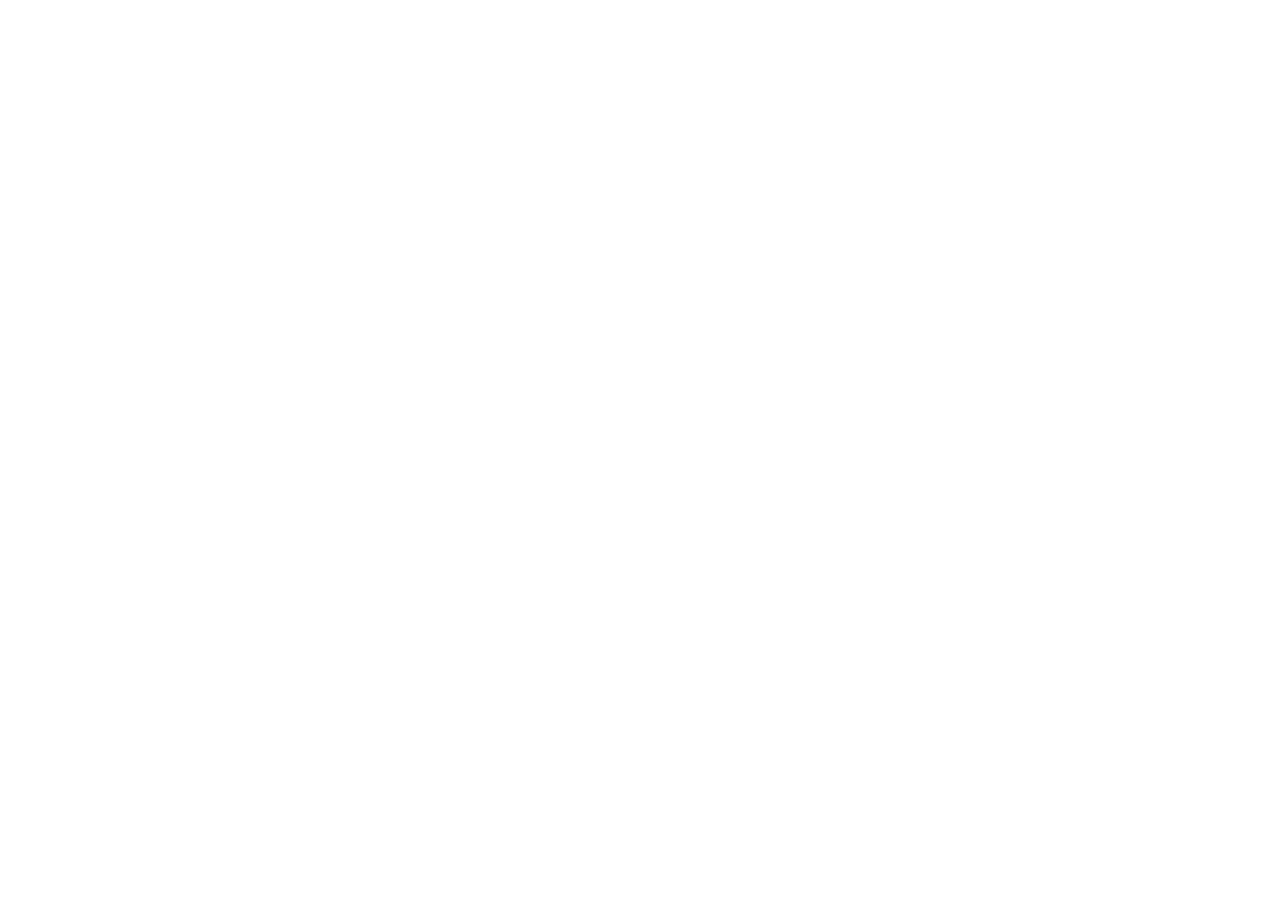
==== index.html @ 6b42070e "777" ====
<!DOCTYPE html>
<html lang="en">
<head>
    <meta charset="UTF-8">
    <meta http-equiv="X-UA-Compatible" content="IE=edge">
    <meta name="viewport" content="width=device-width, initial-scale=1.0">
    <title>Document</title>
</head>
<body>
   
    
</body>
</html>
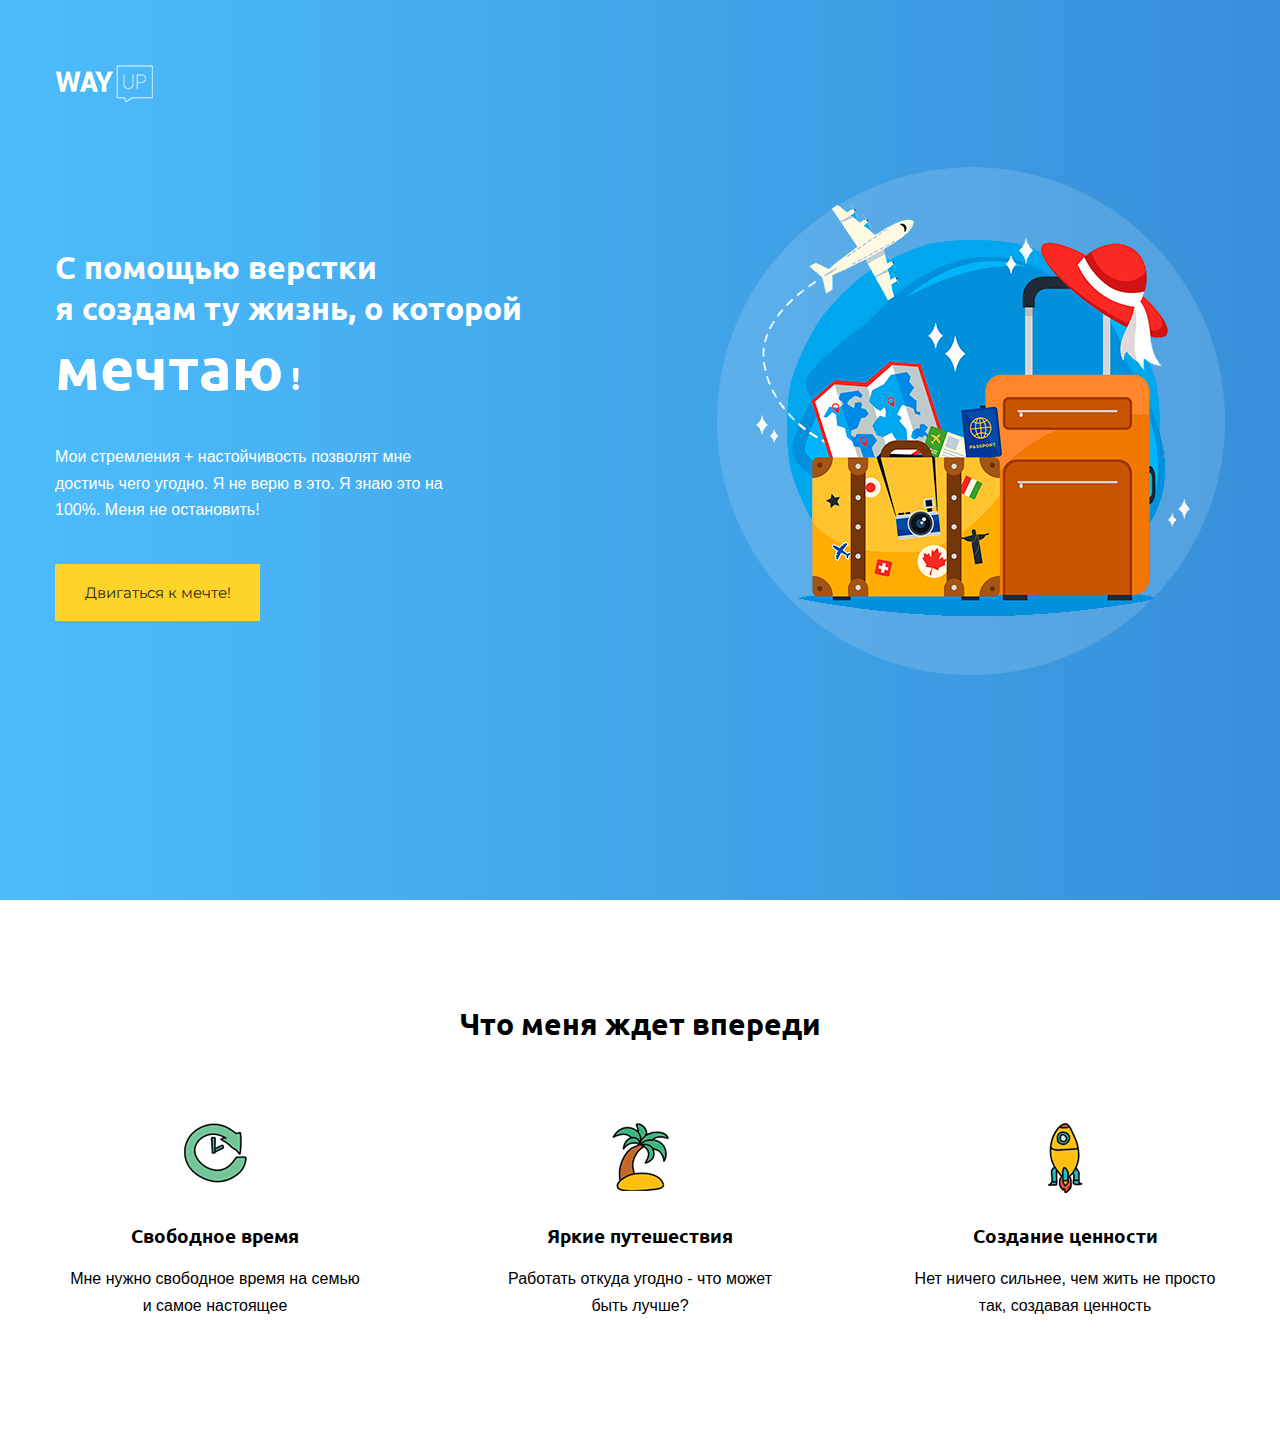
==== commit 912a32ae: "000" ====
--- a/index.html
+++ b/index.html
@@ -4,10 +4,65 @@
     <meta charset="UTF-8">
     <meta http-equiv="X-UA-Compatible" content="IE=edge">
     <meta name="viewport" content="width=device-width, initial-scale=1.0">
-    <title>Document</title>
+    <link rel="preconnect" href="https://fonts.gstatic.com">
+    <link rel="preconnect" href="https://fonts.gstatic.com">
+    <link href="https://fonts.googleapis.com/css2?family=Ubuntu:wght@400;700&display=swap" rel="stylesheet">
+    <link rel="preconnect" href="https://fonts.gstatic.com">
+    <link href="https://fonts.googleapis.com/css2?family=Montserrat:wght@900&display=swap" rel="stylesheet">
+    <link rel="stylesheet" href="css/style.css">
+    <link rel="preconnect" href="https://fonts.gstatic.com">
+<link href="https://fonts.googleapis.com/css2?family=Ubuntu&display=swap" rel="stylesheet">
+    <title>Домашнее задание</title>
 </head>
 <body>
-   
-    
+    <header id="header" class="header">
+        <div class="container">
+            <img src="img/logo.png" alt="logo">
+            <div class="wrapper">
+                <div class="offer">
+                    <h1 class="title">С помощью верстки <br> я создам ту жизнь, о которой <br><span>мечтаю</span> !
+                    </h1>
+                    <p class="intro">
+                        Мои стремления + настойчивость позволят мне достичь чего угодно. Я не верю в это. Я знаю это на 100%. Меня не остановить!
+                    </p>
+                    <a href="#" class="btn">Двигаться к мечте!</a>
+                </div>
+                <img src="img/d2.png" alt="desktop" class="desktop">
+            </div>
+        </div>
+    </header>
+
+
+
+   <section id="trip" class="trip">
+       <div class="container">
+           <h2 class="sec-title">Что меня ждет впереди</h2>
+           <div class="future">
+               <div class="trip-future">
+                   <h3 class="free-time">Свободное время</h3>
+                   <p class="free-text">
+                    Мне нужно свободное время на семью <br> и самое настоящее
+                   </p>
+               </div>
+
+               <div class="trip-future bright-journey">
+                <h3 class="free-time">Яркие путешествия</h3>
+                <p class="free-text">
+                    Работать откуда угодно - что может <br> быть лучше?
+                </p>
+                </div>
+
+            <div class="trip-future value-creation">
+                <h3 class="free-time">Создание ценности</h3>
+                <p class="free-text">
+                    Нет ничего сильнее, чем жить не просто <br> так, создавая ценность
+                </p>
+            </div>
+        </div>
+    </div>
+       
+   </section>
+   <section id="form" class="form"></section>
+   <footer id="footer" class="footer"></footer>
 </body>
 </html>--- a/css/style.css
+++ b/css/style.css
@@ -0,0 +1,142 @@
+body{
+    font-family: 'Open Sans', sans-serif;
+    font-size: 16px;
+    padding: 0;
+    margin: 0;
+}
+
+div, p, input, button, form, span, a, ul, li{
+    box-sizing: border-box;
+}
+
+h1, h2, h3, h4, h5, h6{
+    margin: 0;
+    font-family: 'Ubuntu', sans-serif;
+    font-weight: 900;
+}
+
+.container{
+    width: 1170px;
+    margin: 0 auto;
+}
+
+.wrapper{
+    display: flex;
+    justify-content: space-between;
+}
+
+    /* header */
+
+.header{
+    background: rgba(76,188,252,1);
+    background: -moz-linear-gradient(left, rgba(76,188,252,1) 0%, rgba(55,144,217,1) 100%);
+    background: -webkit-gradient(left top, right top, color-stop(0%, rgba(76,188,252,1)), color-stop(100%, rgba(55,144,217,1)));
+    background: -webkit-linear-gradient(left, rgba(76,188,252,1) 0%, rgba(55,144,217,1) 100%);
+    background: -o-linear-gradient(left, rgba(76,188,252,1) 0%, rgba(55,144,217,1) 100%);
+    background: -ms-linear-gradient(left, rgba(76,188,252,1) 0%, rgba(55,144,217,1) 100%);
+    background: linear-gradient(to right, rgba(76,188,252,1) 0%, rgba(55,144,217,1) 100%);
+    filter: progid:DXImageTransform.Microsoft.gradient( startColorstr='#4cbcfc', endColorstr='#3790d9', GradientType=1 );
+color: #fff;
+padding-bottom: 225px;
+padding-top: 65px;
+
+}
+
+p{
+    line-height: 1.67em;
+}
+
+.wrapper{
+    display: flex;
+    justify-content: space-between;
+}
+
+.offer{
+    margin-top: 140px;
+    width: 575px;
+}
+
+title{
+    font-size: 37px;
+}
+
+.title span{
+    font-size: 59px;
+}
+
+.intro{
+    margin-bottom: 40px;
+    width:405px;
+    margin-top: 40px;
+}
+
+    .desktop{
+        margin-top: 60px;
+        
+    }
+
+    .btn{
+        background: #ffd429;
+        color: #2e2a1b;
+        font-family: 'Montserrat', sans-serif;
+        border-radius: 0;
+        display: block;
+        width: 205px;
+        padding: 19px 0;
+        text-align: center;
+        text-decoration: none;
+        font-size: 15px;
+        transition: all o.5s ease ;
+
+    }
+
+    .btn:hover{
+        background: #e4be27;
+    }
+
+        /* section-trip */
+
+        .trip{
+            padding-top: 105px;
+            padding-bottom: 102px;
+            
+        }
+
+        .sec-title{
+            font-size: 30px;
+            text-align: center;
+        }
+
+        .future{
+            display: flex;
+        justify-content: space-between;
+        margin-top: 80px;
+        text-align: center;
+        }
+
+        .free-time{
+            font-family: 'Ubuntu', sans-serif;
+            font-size: 19px;
+        }
+
+        .trip-future{
+            width: 320px;
+            background: url(../img/icon1.png) no-repeat center top;
+            padding-top: 100px;
+
+        }
+
+
+        .free-text{
+            margin-top: 17px;
+        }
+
+        .bright-journey{
+            width: 320px;
+            background: url(../img/icon2.png) no-repeat center top;
+        }
+
+        .value-creation{
+            width: 320px;
+            background: url(../img/icon3.png) no-repeat top;
+        }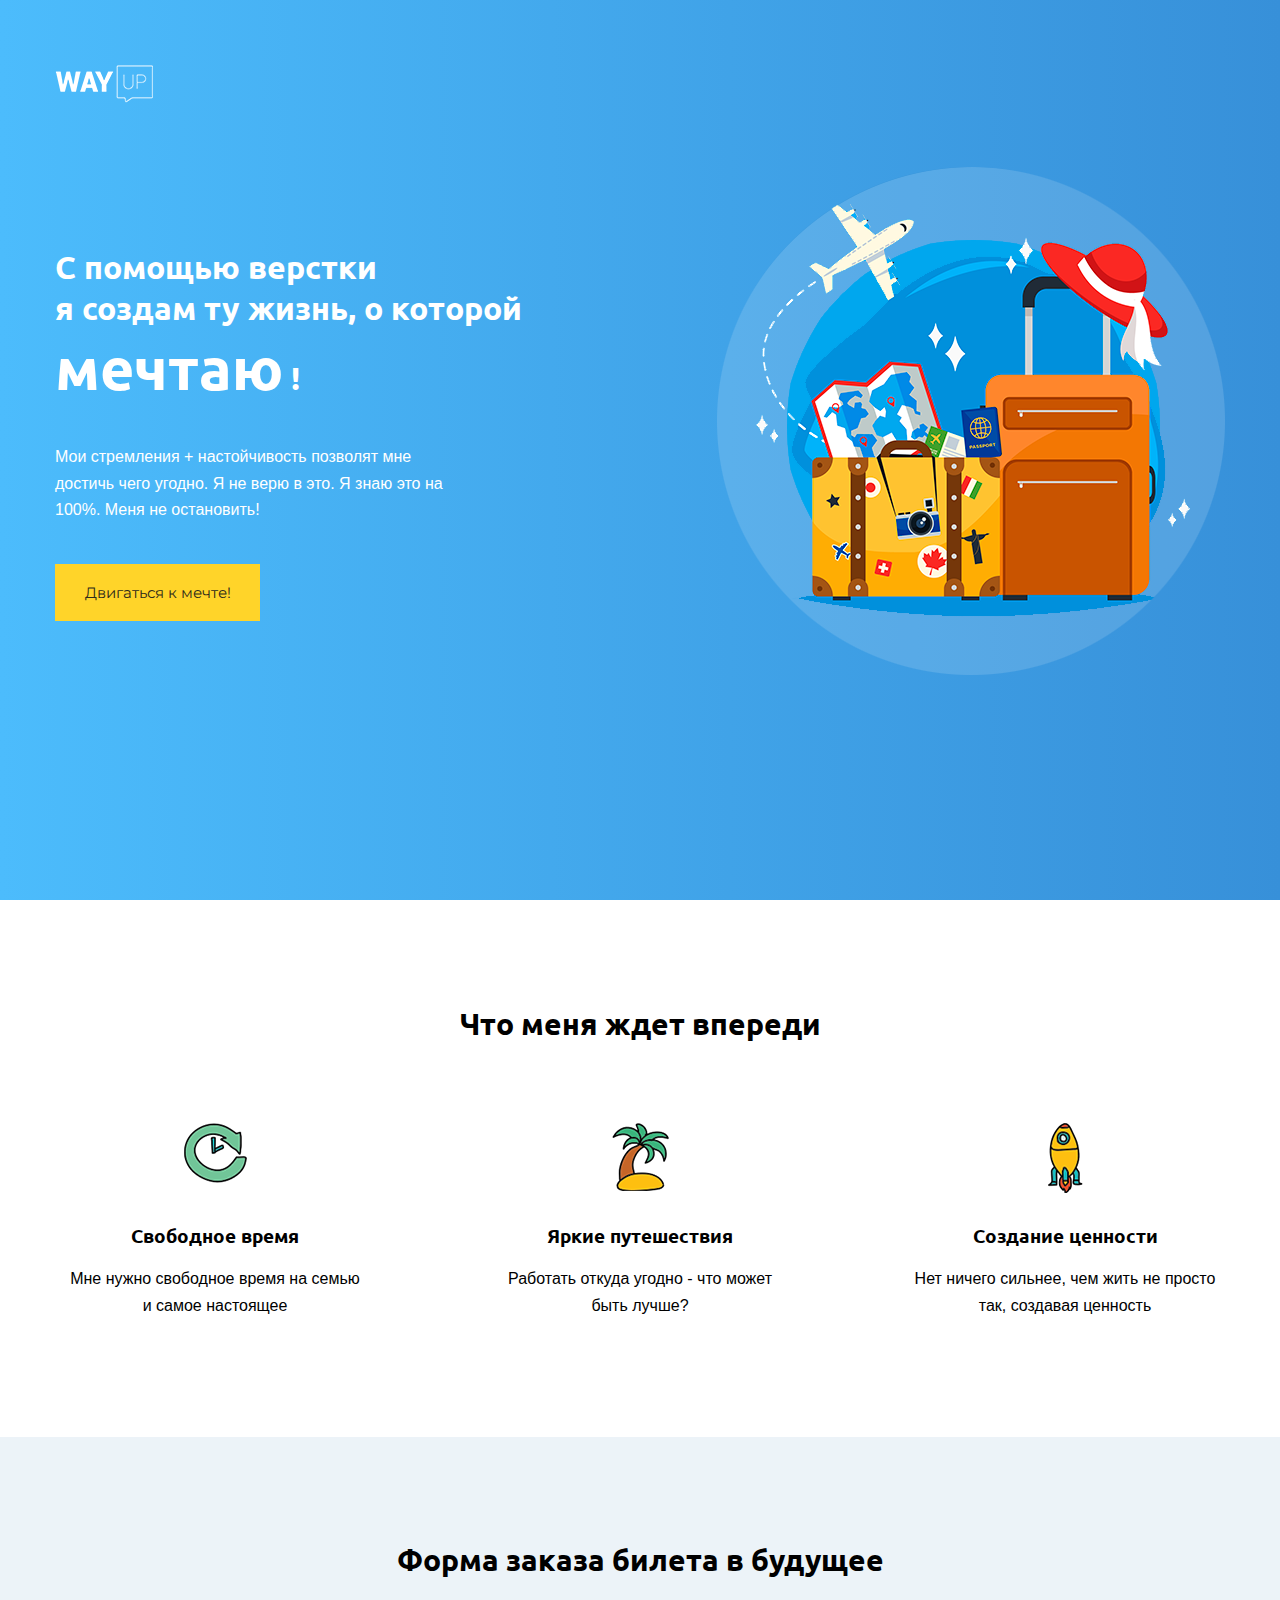
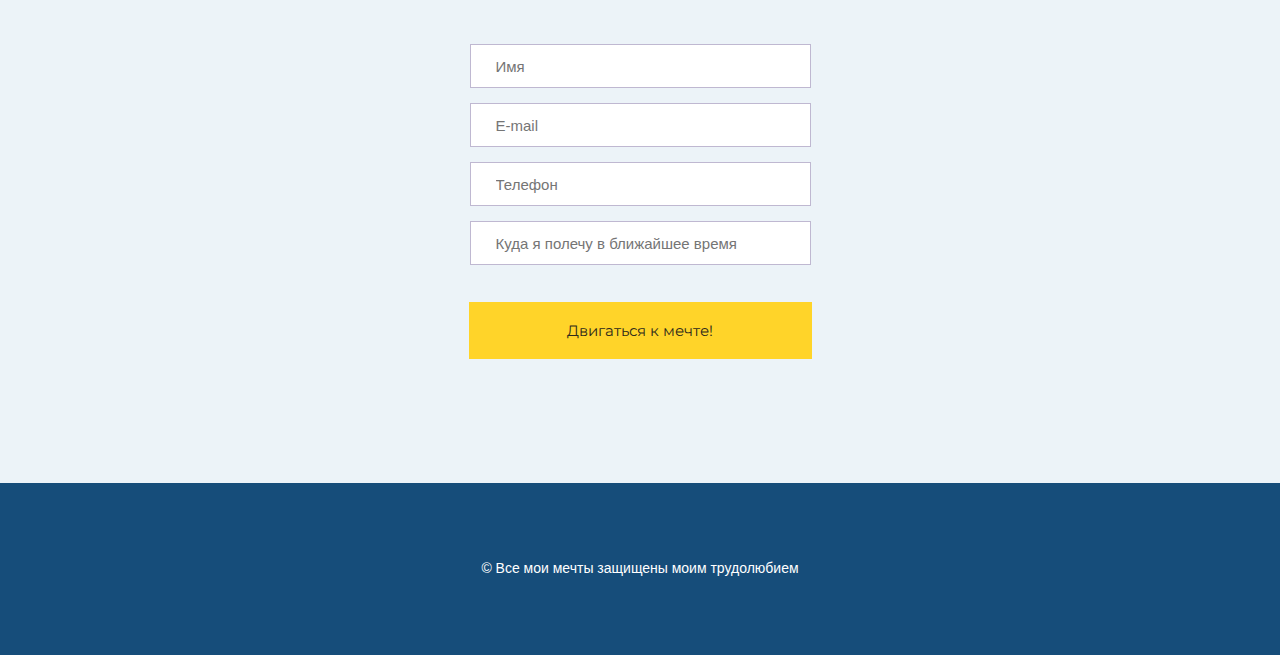
==== commit cd2ab0ea: "game over" ====
--- a/index.html
+++ b/index.html
@@ -62,7 +62,23 @@
     </div>
        
    </section>
-   <section id="form" class="form"></section>
-   <footer id="footer" class="footer"></footer>
+
+   <section id="form" class="form">
+       <div class="container">
+           <h2 class="form-title">Форма заказа билета в будущее</h2>
+           <form action="#" class="form-form" method="POST">
+            <input type="text" placeholder="Имя" name="text" class="form-input" requred><br>
+            <input type="email" placeholder="E-mail" name="email" class="form-input" requred><br>
+            <input type="tel" placeholder="Телефон" name="tel" class="form-input" requred><br>
+            <input type="text" placeholder="Куда я полечу в ближайшее время" name="text" class="form-input" requred><br>
+            <button type="submit" class="btn btn-form">Двигаться к мечте!</button>
+           </form>
+       </div>
+   </section>
+   <footer id="footer" class="footer">
+    <div class="container">
+        <p class="credits">© Все мои мечты защищены моим трудолюбием</p>
+    </div>
+   </footer>
 </body>
 </html>--- a/css/style.css
+++ b/css/style.css
@@ -139,4 +139,60 @@
         .value-creation{
             width: 320px;
             background: url(../img/icon3.png) no-repeat top;
-        }+        }
+
+        /* Order form */
+
+        .form{
+            background: #ecf3f8;
+            padding-top: 104px;
+            padding-bottom: 102px;
+            text-align: center;
+            box-sizing: border-box;
+            
+
+        }
+
+        .form-title{
+            font-size: 30px;
+        }
+
+        .form-form{
+            padding-top: 65px;
+            
+            
+        }
+
+        .form-input{
+            width: 341px;
+            border: 1px solid #bfb8d1;
+            font-size: 15px;
+            font-family: 'Open Sans', sans-serif;
+            border-radius: 0px;
+            height: 44px;
+            padding-left: 25px;
+            margin-bottom: 15px;
+        }
+
+        .btn-form{
+            border: 0;
+            cursor: pointer;
+            display: inline;
+            margin: 22px;
+            width: 343px;
+        }
+
+        /* Footer */
+
+        .footer{
+            padding: 60px 0;
+            text-align: center;
+            background: #164d7a;
+        }
+
+        .credits{
+            color: #ffffff;
+            font-size: 14px;
+        }
+
+
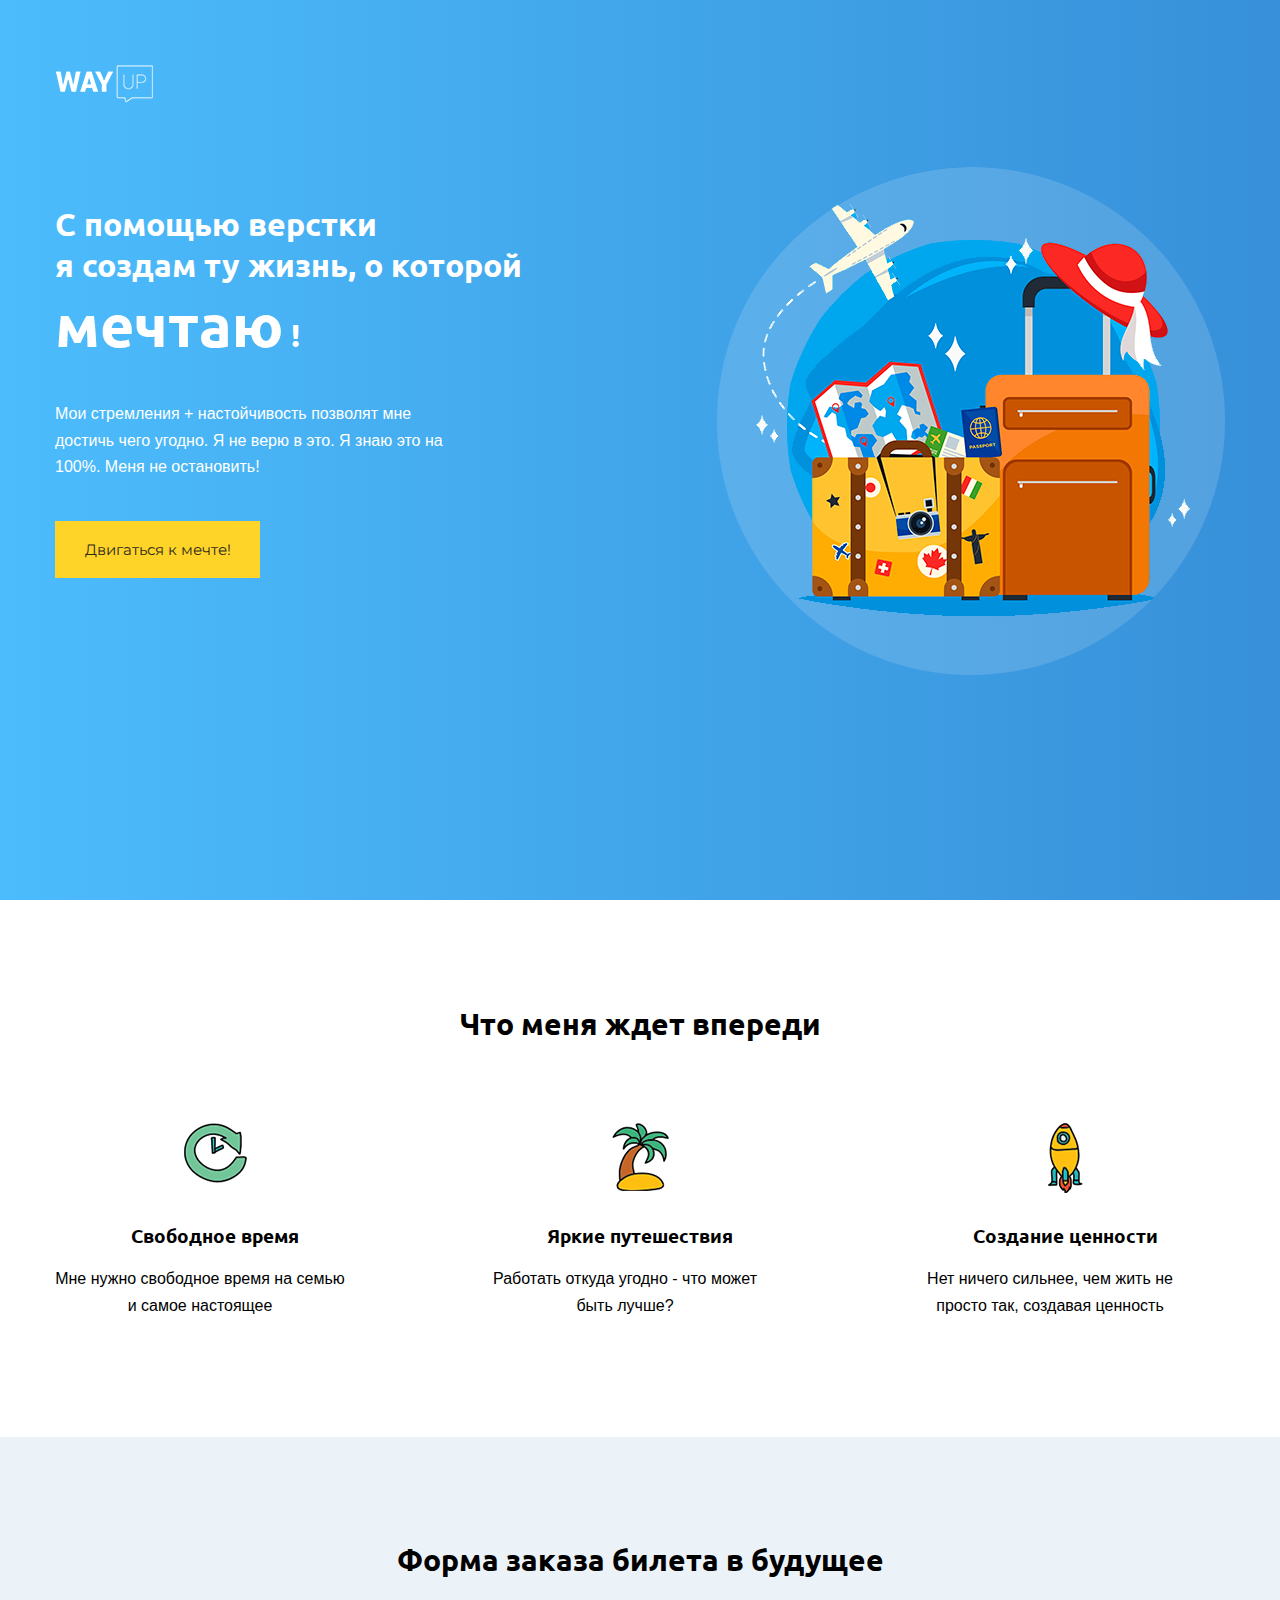
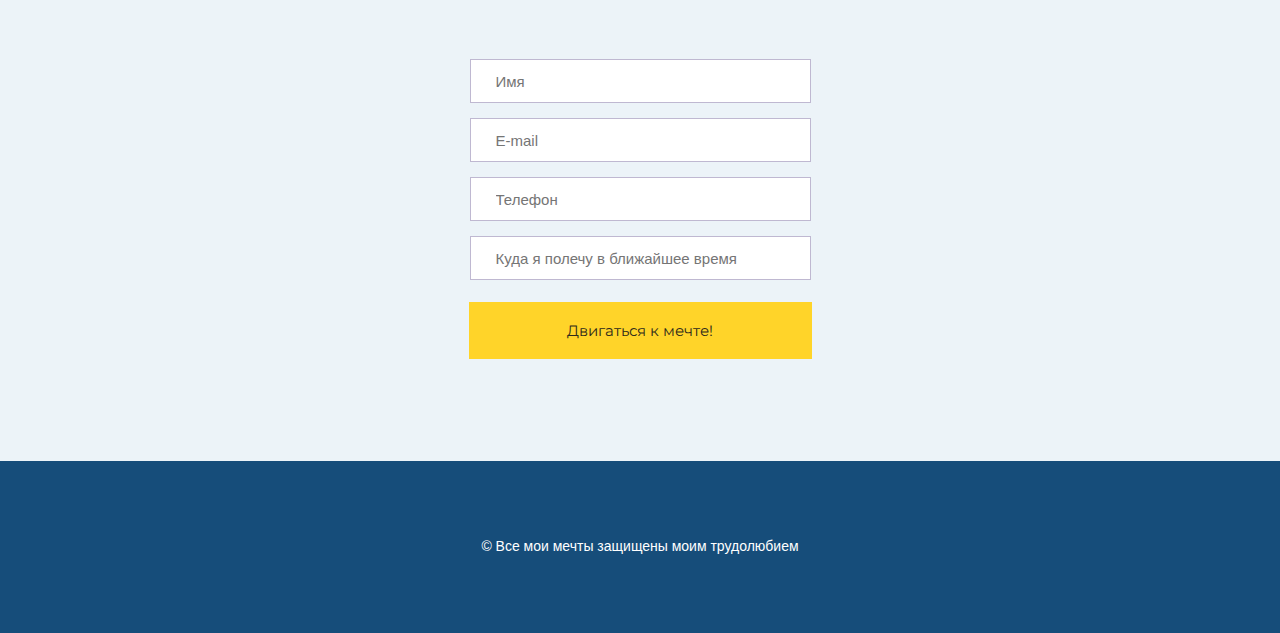
==== commit af5beb0f: "111" ====
--- a/index.html
+++ b/index.html
@@ -41,21 +41,21 @@
                <div class="trip-future">
                    <h3 class="free-time">Свободное время</h3>
                    <p class="free-text">
-                    Мне нужно свободное время на семью <br> и самое настоящее
+                    Мне нужно свободное время на семью и самое настоящее
                    </p>
                </div>
 
                <div class="trip-future bright-journey">
                 <h3 class="free-time">Яркие путешествия</h3>
                 <p class="free-text">
-                    Работать откуда угодно - что может <br> быть лучше?
+                    Работать откуда угодно - что может быть лучше?
                 </p>
                 </div>
 
             <div class="trip-future value-creation">
                 <h3 class="free-time">Создание ценности</h3>
                 <p class="free-text">
-                    Нет ничего сильнее, чем жить не просто <br> так, создавая ценность
+                    Нет ничего сильнее, чем жить не просто так, создавая ценность
                 </p>
             </div>
         </div>
@@ -67,10 +67,10 @@
        <div class="container">
            <h2 class="form-title">Форма заказа билета в будущее</h2>
            <form action="#" class="form-form" method="POST">
-            <input type="text" placeholder="Имя" name="text" class="form-input" requred><br>
-            <input type="email" placeholder="E-mail" name="email" class="form-input" requred><br>
-            <input type="tel" placeholder="Телефон" name="tel" class="form-input" requred><br>
-            <input type="text" placeholder="Куда я полечу в ближайшее время" name="text" class="form-input" requred><br>
+            <input type="text" placeholder="Имя" name="text" class="form-input" requred>
+            <input type="email" placeholder="E-mail" name="email" class="form-input" requred>
+            <input type="tel" placeholder="Телефон" name="tel" class="form-input" requred>
+            <input type="text" placeholder="Куда я полечу в ближайшее время" name="text" class="form-input" requred>
             <button type="submit" class="btn btn-form">Двигаться к мечте!</button>
            </form>
        </div>
--- a/css/style.css
+++ b/css/style.css
@@ -40,6 +40,7 @@
 padding-bottom: 225px;
 padding-top: 65px;
 
+
 }
 
 p{
@@ -49,10 +50,11 @@
 .wrapper{
     display: flex;
     justify-content: space-between;
+    align-items: center; 
 }
 
 .offer{
-    margin-top: 140px;
+    /* margin-top: 140px; */
     width: 575px;
 }
 
@@ -129,6 +131,7 @@
 
         .free-text{
             margin-top: 17px;
+            width: 290px
         }
 
         .bright-journey{
@@ -149,16 +152,21 @@
             padding-bottom: 102px;
             text-align: center;
             box-sizing: border-box;
+           
+            
             
 
         }
 
         .form-title{
             font-size: 30px;
+            
         }
 
         .form-form{
             padding-top: 65px;
+            
+           
             
             
         }
@@ -171,14 +179,18 @@
             border-radius: 0px;
             height: 44px;
             padding-left: 25px;
-            margin-bottom: 15px;
+            margin: 0 auto;
+            display: block; 
+            margin-top: 15px;
+            
         }
 
         .btn-form{
             border: 0;
             cursor: pointer;
-            display: inline;
-            margin: 22px;
+            /* display: inline; */
+            margin: 0 auto;
+            margin-top: 22px;
             width: 343px;
         }
 
@@ -195,4 +207,59 @@
             font-size: 14px;
         }
 
-
+        /* responsiv */
+
+        /* 992-1200 */
+        @media screen and (max-width: 1200px){
+            .container{
+                width: 960px;
+            }
+           
+        }
+
+        /* 768-992 */
+        @media screen and (max-width: 992px){
+            .container{
+                width: 720px;
+                
+            }
+
+            .wrapper{
+                flex-direction: column;
+            }
+
+            /* .offer{
+                width: 100%;
+                margin-top: 100px;
+            }
+
+            .intro{
+                width: 100%;
+            }
+
+            .desktop{
+                display: block;
+                margin: 60px auto 0;
+
+            } */ */
+           
+        }
+
+        /* 576-768 */
+        @media screen and (max-width: 768px){
+            .container{
+                width: 540px;
+            }
+           
+        }
+
+        /* 0-576 */
+        @media screen and (max-width: 576px){
+            .container{
+                width: 90%;
+            }
+           
+        }
+
+
+
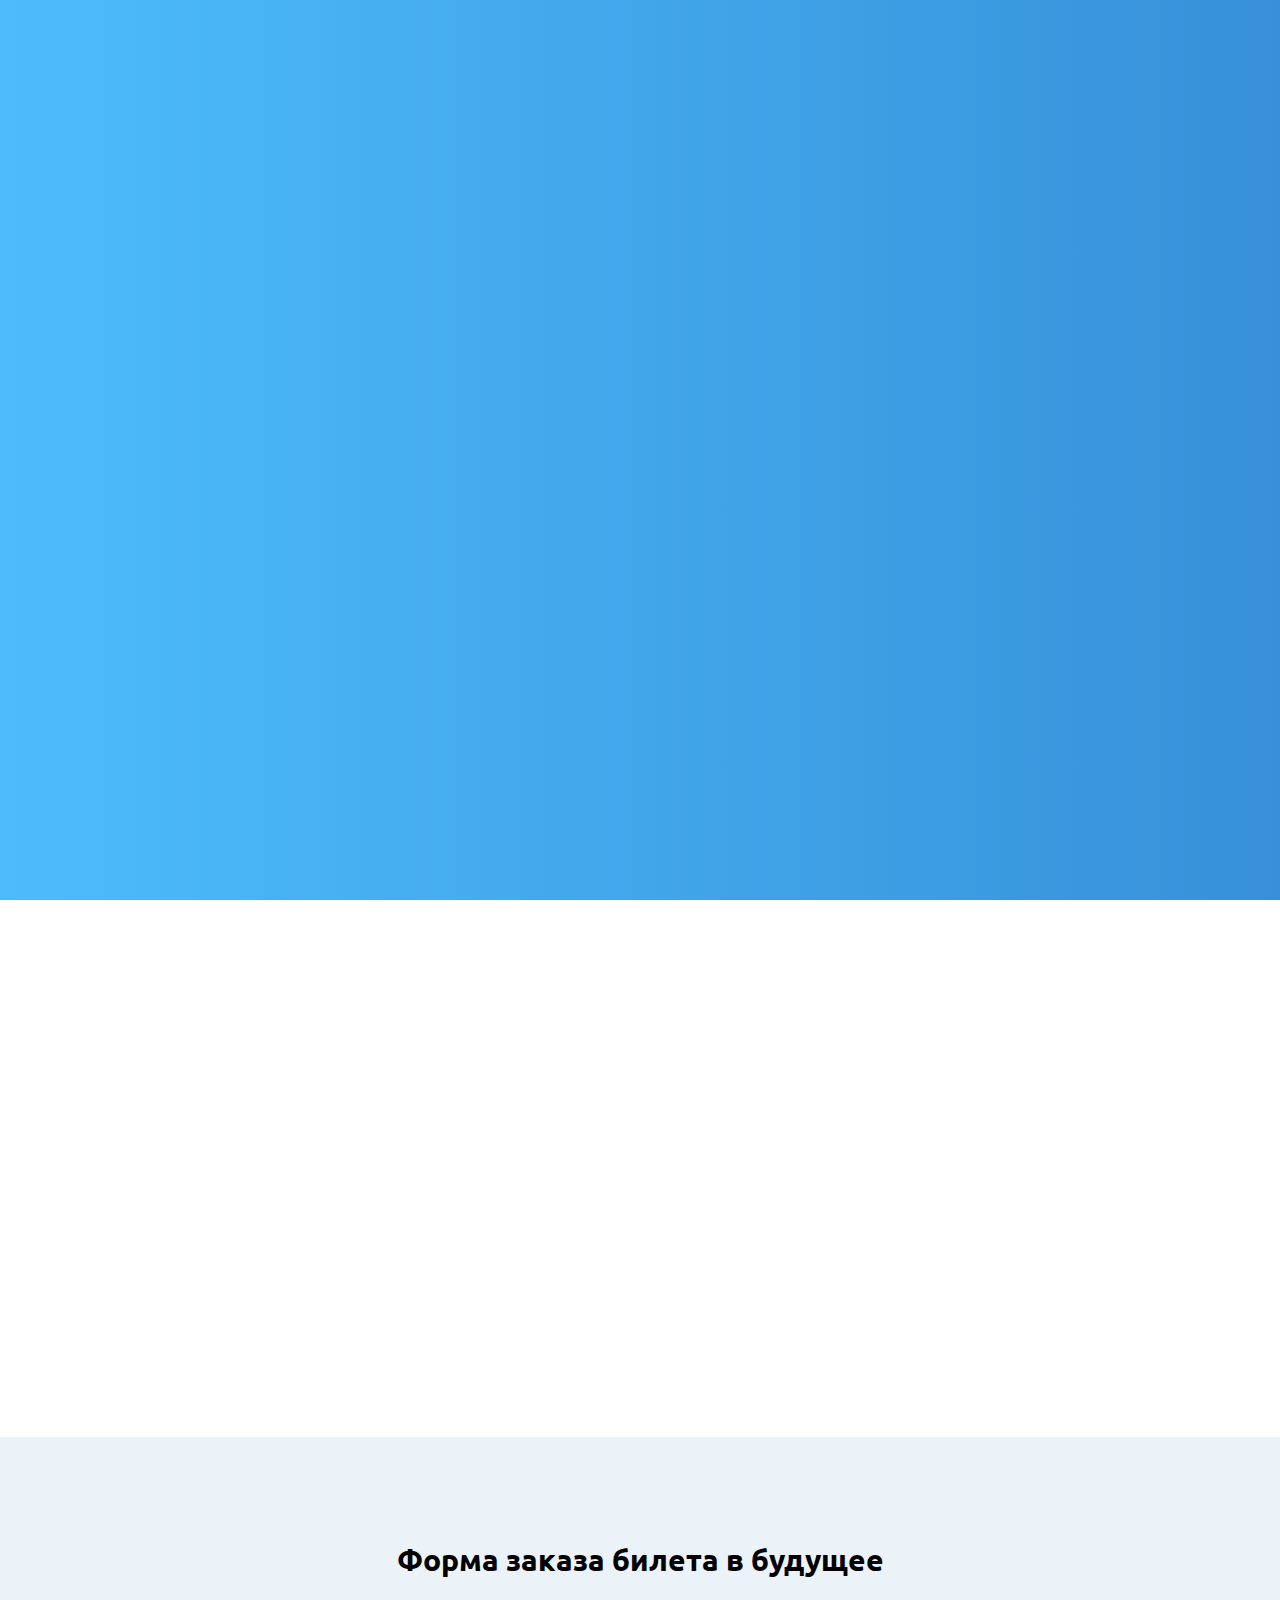
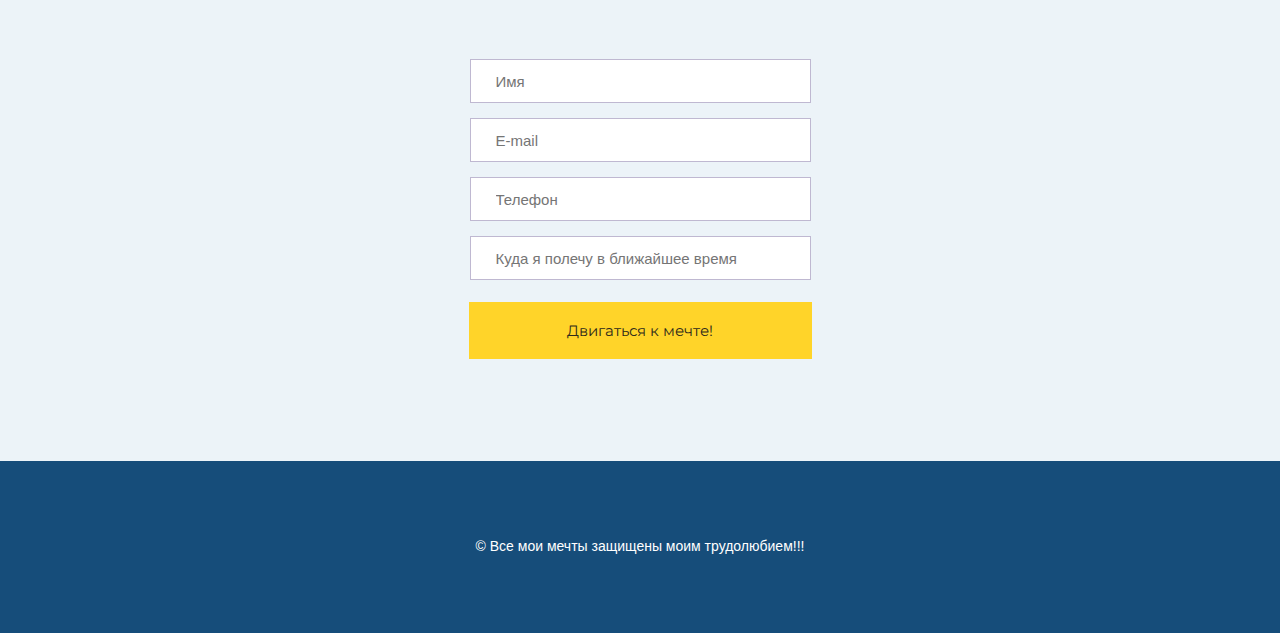
==== commit 86bf9ab7: "JS" ====
--- a/index.html
+++ b/index.html
@@ -3,13 +3,14 @@
 <head>
     <meta charset="UTF-8">
     <meta http-equiv="X-UA-Compatible" content="IE=edge">
-    <meta name="viewport" content="width=device-width, initial-scale=1.0">
+    <meta name="viewport" content="width=device-width, initial-scale=1, shrink-to-fit=no">
     <link rel="preconnect" href="https://fonts.gstatic.com">
     <link rel="preconnect" href="https://fonts.gstatic.com">
     <link href="https://fonts.googleapis.com/css2?family=Ubuntu:wght@400;700&display=swap" rel="stylesheet">
     <link rel="preconnect" href="https://fonts.gstatic.com">
     <link href="https://fonts.googleapis.com/css2?family=Montserrat:wght@900&display=swap" rel="stylesheet">
     <link rel="stylesheet" href="css/style.css">
+    <link rel="stylesheet" href="css/animate.css">
     <link rel="preconnect" href="https://fonts.gstatic.com">
 <link href="https://fonts.googleapis.com/css2?family=Ubuntu&display=swap" rel="stylesheet">
     <title>Домашнее задание</title>
@@ -17,17 +18,17 @@
 <body>
     <header id="header" class="header">
         <div class="container">
-            <img src="img/logo.png" alt="logo">
+            <img src="img/logo.png" alt="logo" class="logo animated fadeInDown">
             <div class="wrapper">
-                <div class="offer">
+                <div class="offer animated fadeInLeft">
                     <h1 class="title">С помощью верстки <br> я создам ту жизнь, о которой <br><span>мечтаю</span> !
                     </h1>
                     <p class="intro">
                         Мои стремления + настойчивость позволят мне достичь чего угодно. Я не верю в это. Я знаю это на 100%. Меня не остановить!
                     </p>
-                    <a href="#" class="btn">Двигаться к мечте!</a>
+                    <a href="#" class="btn " id="btn">Двигаться к мечте!</a>
                 </div>
-                <img src="img/d2.png" alt="desktop" class="desktop">
+                <img src="img/d2.png" alt="desktop" class="desktop animated fadeInRight">
             </div>
         </div>
     </header>
@@ -36,9 +37,9 @@
 
    <section id="trip" class="trip">
        <div class="container">
-           <h2 class="sec-title">Что меня ждет впереди</h2>
-           <div class="future">
-               <div class="trip-future">
+           <h2 class="sec-title animated">Что меня ждет впереди</h2>
+           <div class="future animated">
+               <div class="trip-future ">
                    <h3 class="free-time">Свободное время</h3>
                    <p class="free-text">
                     Мне нужно свободное время на семью и самое настоящее
@@ -77,8 +78,11 @@
    </section>
    <footer id="footer" class="footer">
     <div class="container">
-        <p class="credits">© Все мои мечты защищены моим трудолюбием</p>
+        <p class="credits">© Все мои мечты защищены моим трудолюбием!!!</p>
     </div>
    </footer>
+   <script src="js/jquery-3.3.1.min.js"></script>
+   <script src="js/main.js"></script>
+
 </body>
 </html>--- a/css/style.css
+++ b/css/style.css
@@ -3,6 +3,7 @@
     font-size: 16px;
     padding: 0;
     margin: 0;
+    overflow-x: hidden;
 }
 
 div, p, input, button, form, span, a, ul, li{
@@ -194,6 +195,11 @@
             width: 343px;
         }
 
+
+        .animated{
+            opacity: 0;
+        }
+
         /* Footer */
 
         .footer{
@@ -214,6 +220,14 @@
             .container{
                 width: 960px;
             }
+
+            .btn {
+                width: 100%;
+            }
+
+            .header{
+                padding-bottom: 115px;
+            }
            
         }
 
@@ -221,16 +235,18 @@
         @media screen and (max-width: 992px){
             .container{
                 width: 720px;
-                
-            }
-
+                text-align: center;
+                }             
+
+            
             .wrapper{
                 flex-direction: column;
             }
 
-            /* .offer{
-                width: 100%;
-                margin-top: 100px;
+            .offer{
+                width: 100%;
+                padding-top: 50px;
+                
             }
 
             .intro{
@@ -239,9 +255,27 @@
 
             .desktop{
                 display: block;
+                /* width: 508px; */
                 margin: 60px auto 0;
 
-            } */ */
+            }
+
+            .future{
+                flex-direction: column;
+            }
+
+            .trip-future{
+                width: auto;
+		        margin-bottom: 30px;
+            }
+
+            .form-input{
+                width: 100%;
+            }
+
+            .free-text{
+                width: 100%;
+            }
            
         }
 
@@ -250,6 +284,18 @@
             .container{
                 width: 540px;
             }
+
+            .desktop {
+                width: 100%;
+            }
+            .input {
+                width: 100%;
+            }
+            .btn-form {
+                margin-left: 0;
+                margin-top: 20px;
+                width: 100%;
+            }
            
         }
 
@@ -261,5 +307,8 @@
            
         }
 
-
-
+        .red{
+            color: red;
+        }
+
+
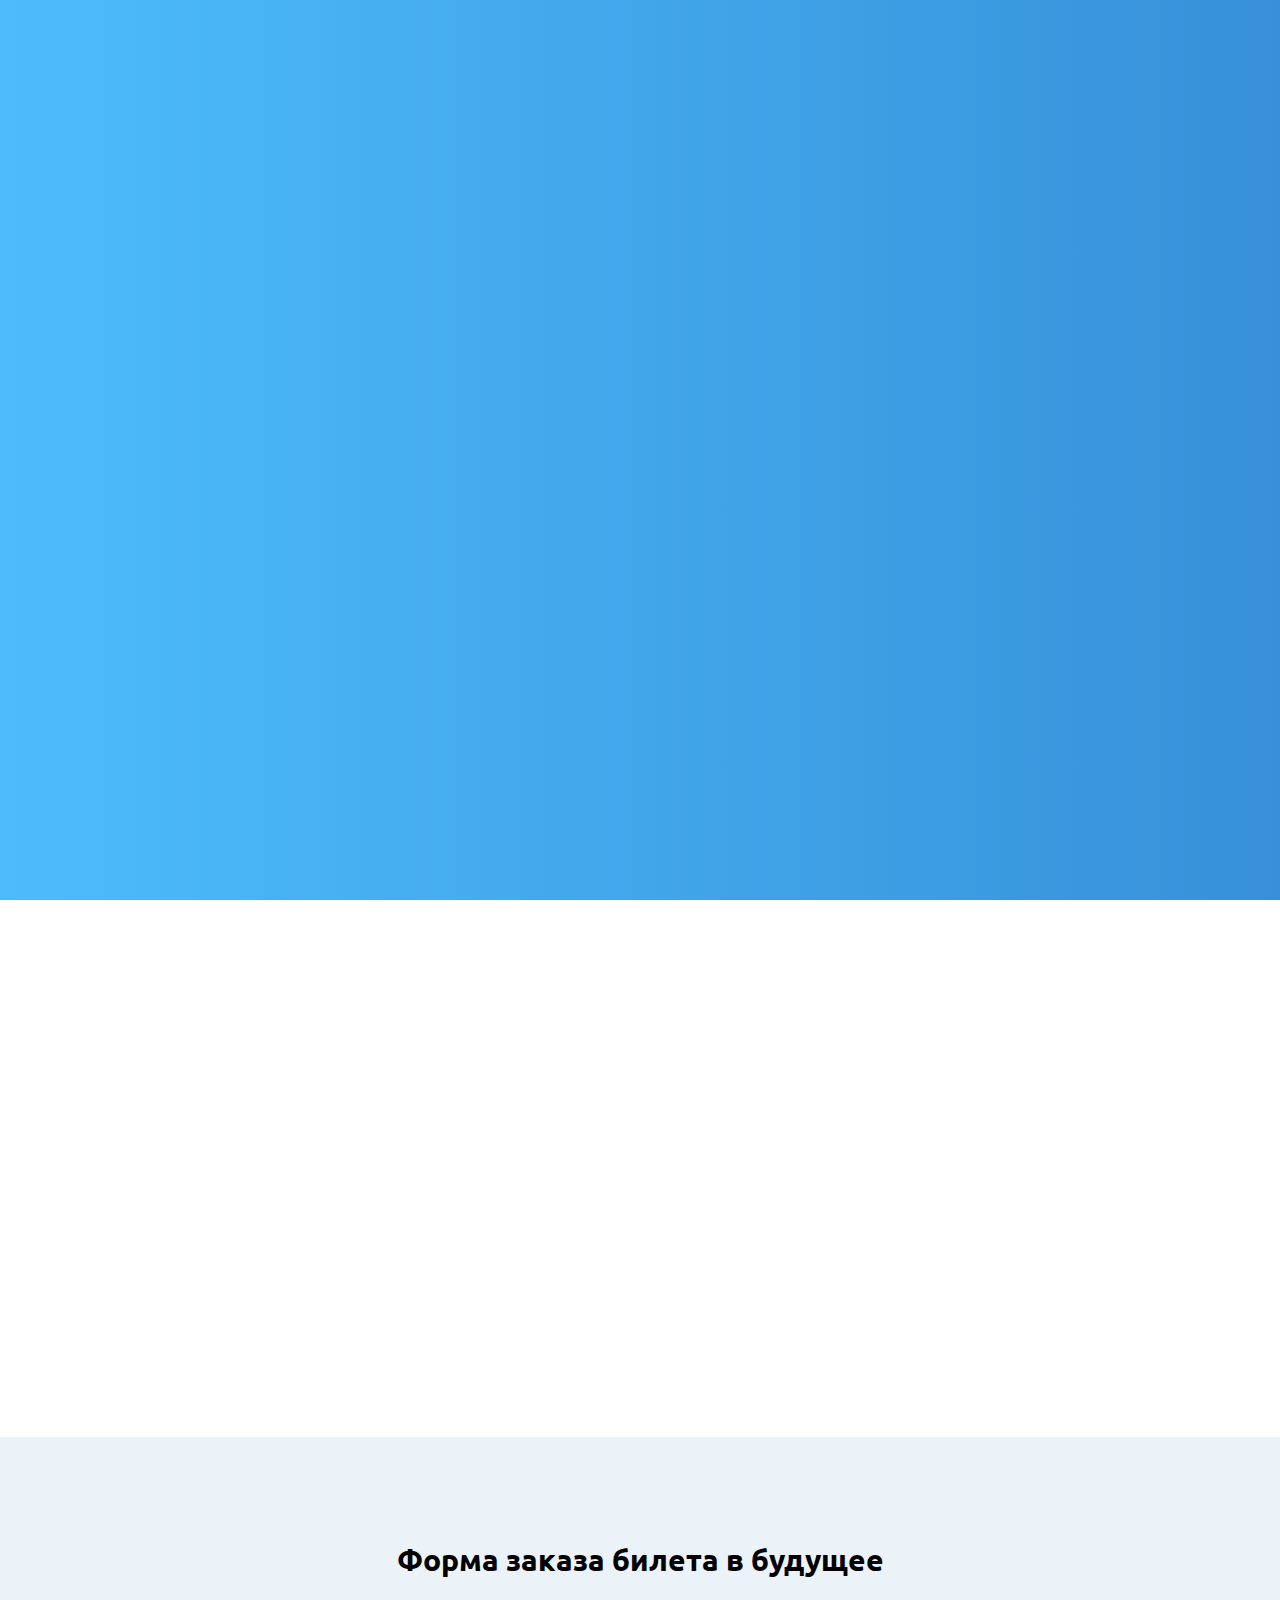
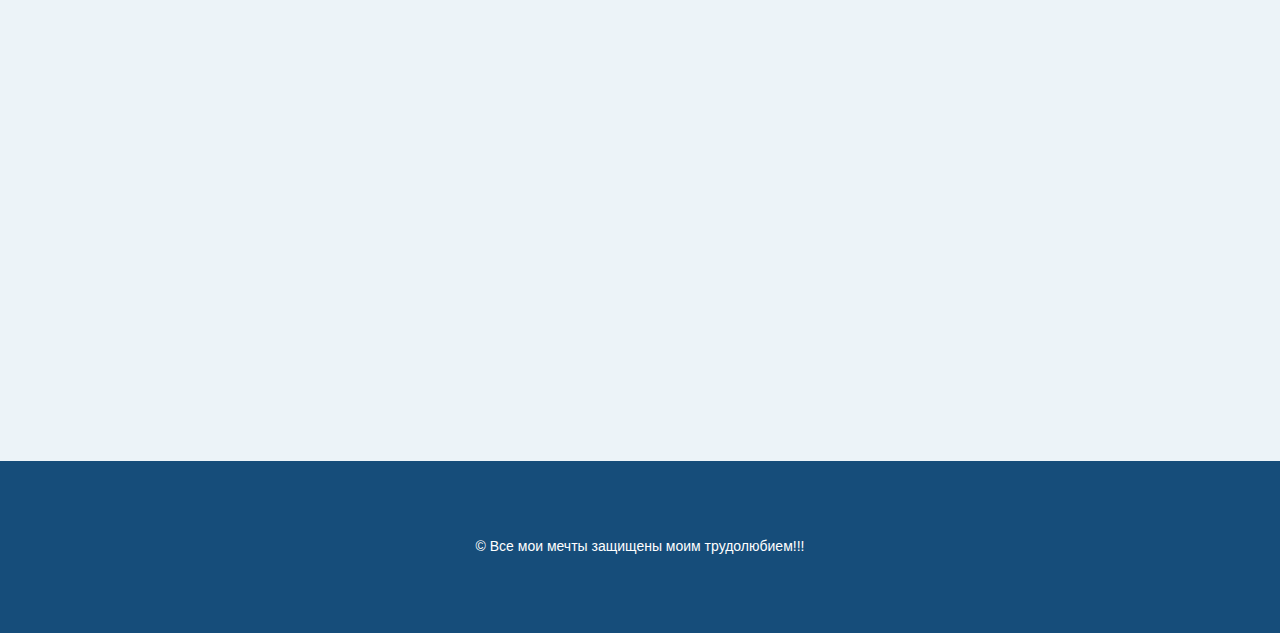
==== commit 8bfdf13f: "JS" ====
--- a/index.html
+++ b/index.html
@@ -67,12 +67,12 @@
    <section id="form" class="form">
        <div class="container">
            <h2 class="form-title">Форма заказа билета в будущее</h2>
-           <form action="#" class="form-form" method="POST">
-            <input type="text" placeholder="Имя" name="text" class="form-input" requred>
-            <input type="email" placeholder="E-mail" name="email" class="form-input" requred>
-            <input type="tel" placeholder="Телефон" name="tel" class="form-input" requred>
-            <input type="text" placeholder="Куда я полечу в ближайшее время" name="text" class="form-input" requred>
-            <button type="submit" class="btn btn-form">Двигаться к мечте!</button>
+           <form action="#" class="form-form"  method="POST">
+            <input type="text" placeholder="Имя" name="text"  class="form-input a animated" requred>
+            <input type="email" placeholder="E-mail" name="email" class="form-input b animated" requred>
+            <input type="tel" placeholder="Телефон" name="tel" class="form-input c animated" requred>
+            <input type="text" placeholder="Куда я полечу в ближайшее время" name="text" class="form-input d animated " requred>
+            <button type="submit" class="btn btn-form animated">Двигаться к мечте!</button>
            </form>
        </div>
    </section>
